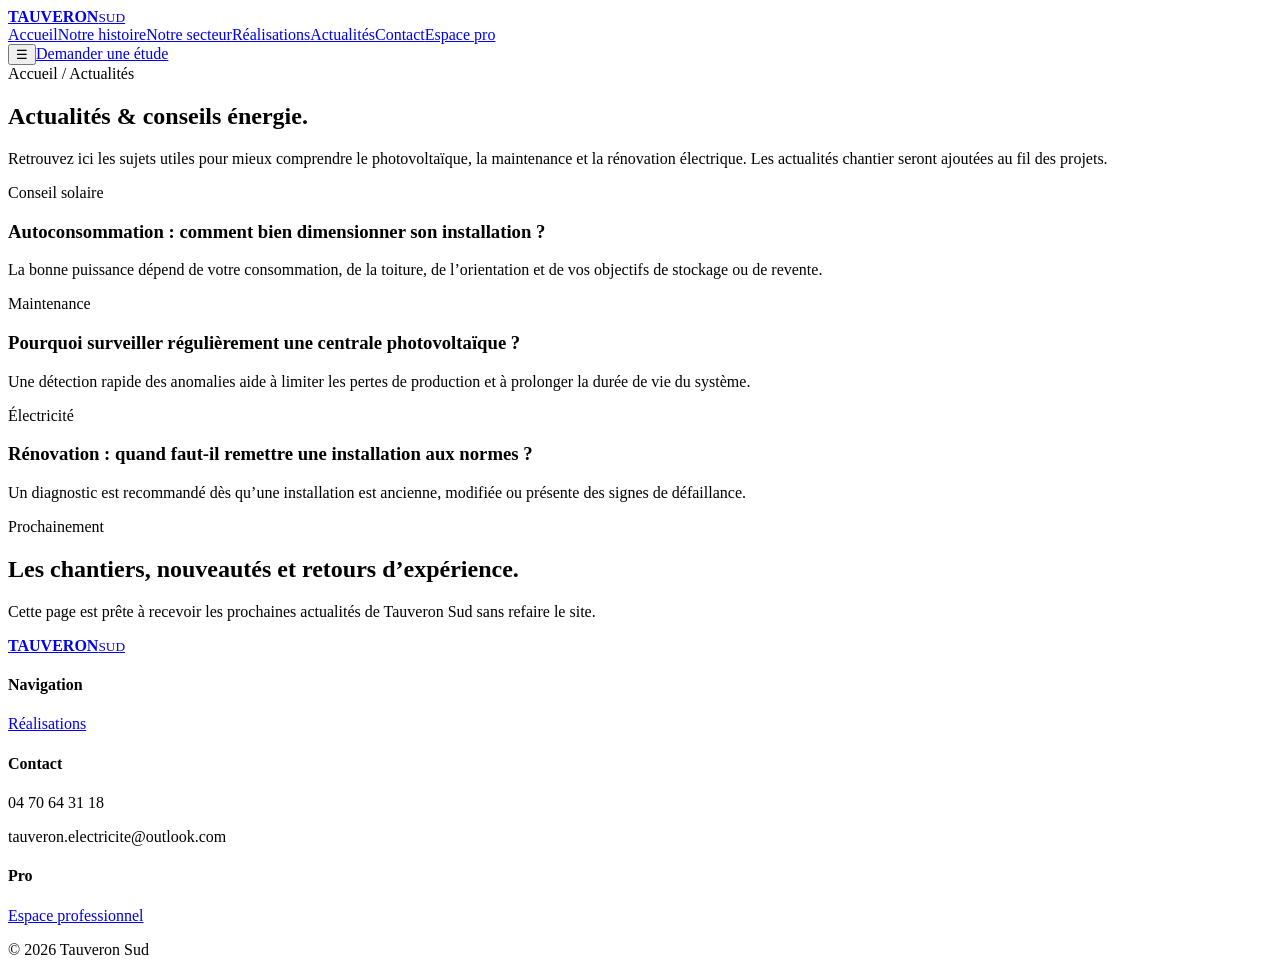
==== actualites.html @ 4d32d402 "feat: add news and advice page" ====
<!doctype html><html lang="fr"><head><meta charset="utf-8"><meta name="viewport" content="width=device-width,initial-scale=1"><title>Actualités & conseils | Tauveron Sud</title><link rel="stylesheet" href="/styles.css"></head><body>
<header class="header"><div class="container nav"><a class="brand" href="/"><span class="brand-mark"></span><span><strong>TAUVERON</strong><small>SUD</small></span></a><nav class="menu"><a href="/index.html">Accueil</a><a href="/histoire.html">Notre histoire</a><a href="/secteur.html">Notre secteur</a><a href="/realisations.html">Réalisations</a><a href="/actualites.html">Actualités</a><a href="/contact.html">Contact</a><a href="/pro">Espace pro</a></nav><button class="menu-toggle">☰</button><a class="btn dark" href="/contact.html">Demander une étude</a></div></header>
<section class="page-hero"><div class="container"><span class="breadcrumb">Accueil / Actualités</span><h1>Actualités & conseils énergie.</h1><p>Retrouvez ici les sujets utiles pour mieux comprendre le photovoltaïque, la maintenance et la rénovation électrique. Les actualités chantier seront ajoutées au fil des projets.</p></div></section>
<main><section class="section"><div class="container"><div class="news-grid"><article class="news-card reveal"><div class="news-art"></div><div class="content"><span class="tag">Conseil solaire</span><h3>Autoconsommation : comment bien dimensionner son installation ?</h3><p>La bonne puissance dépend de votre consommation, de la toiture, de l’orientation et de vos objectifs de stockage ou de revente.</p></div></article><article class="news-card reveal"><div class="news-art" style="background:linear-gradient(135deg,#17344d,#7199b3)"></div><div class="content"><span class="tag">Maintenance</span><h3>Pourquoi surveiller régulièrement une centrale photovoltaïque ?</h3><p>Une détection rapide des anomalies aide à limiter les pertes de production et à prolonger la durée de vie du système.</p></div></article><article class="news-card reveal"><div class="news-art" style="background:linear-gradient(135deg,#19283b,#d59b1a)"></div><div class="content"><span class="tag">Électricité</span><h3>Rénovation : quand faut-il remettre une installation aux normes ?</h3><p>Un diagnostic est recommandé dès qu’une installation est ancienne, modifiée ou présente des signes de défaillance.</p></div></article></div></div></section><section class="section soft"><div class="container"><div class="section-head reveal"><div><span class="eyebrow">Prochainement</span><h2>Les chantiers, nouveautés et retours d’expérience.</h2></div><p>Cette page est prête à recevoir les prochaines actualités de Tauveron Sud sans refaire le site.</p></div></div></section></main>
<footer class="footer"><div class="container"><div class="footer-grid"><div><a class="brand" href="/"><span class="brand-mark"></span><span><strong>TAUVERON</strong><small>SUD</small></span></a></div><div><h4>Navigation</h4><p><a href="/realisations.html">Réalisations</a></p></div><div><h4>Contact</h4><p>04 70 64 31 18</p><p>tauveron.electricite@outlook.com</p></div><div><h4>Pro</h4><p><a href="/pro">Espace professionnel</a></p></div></div><div class="copyright"><span>© 2026 Tauveron Sud</span></div></div></footer><script src="/app.js"></script></body></html>
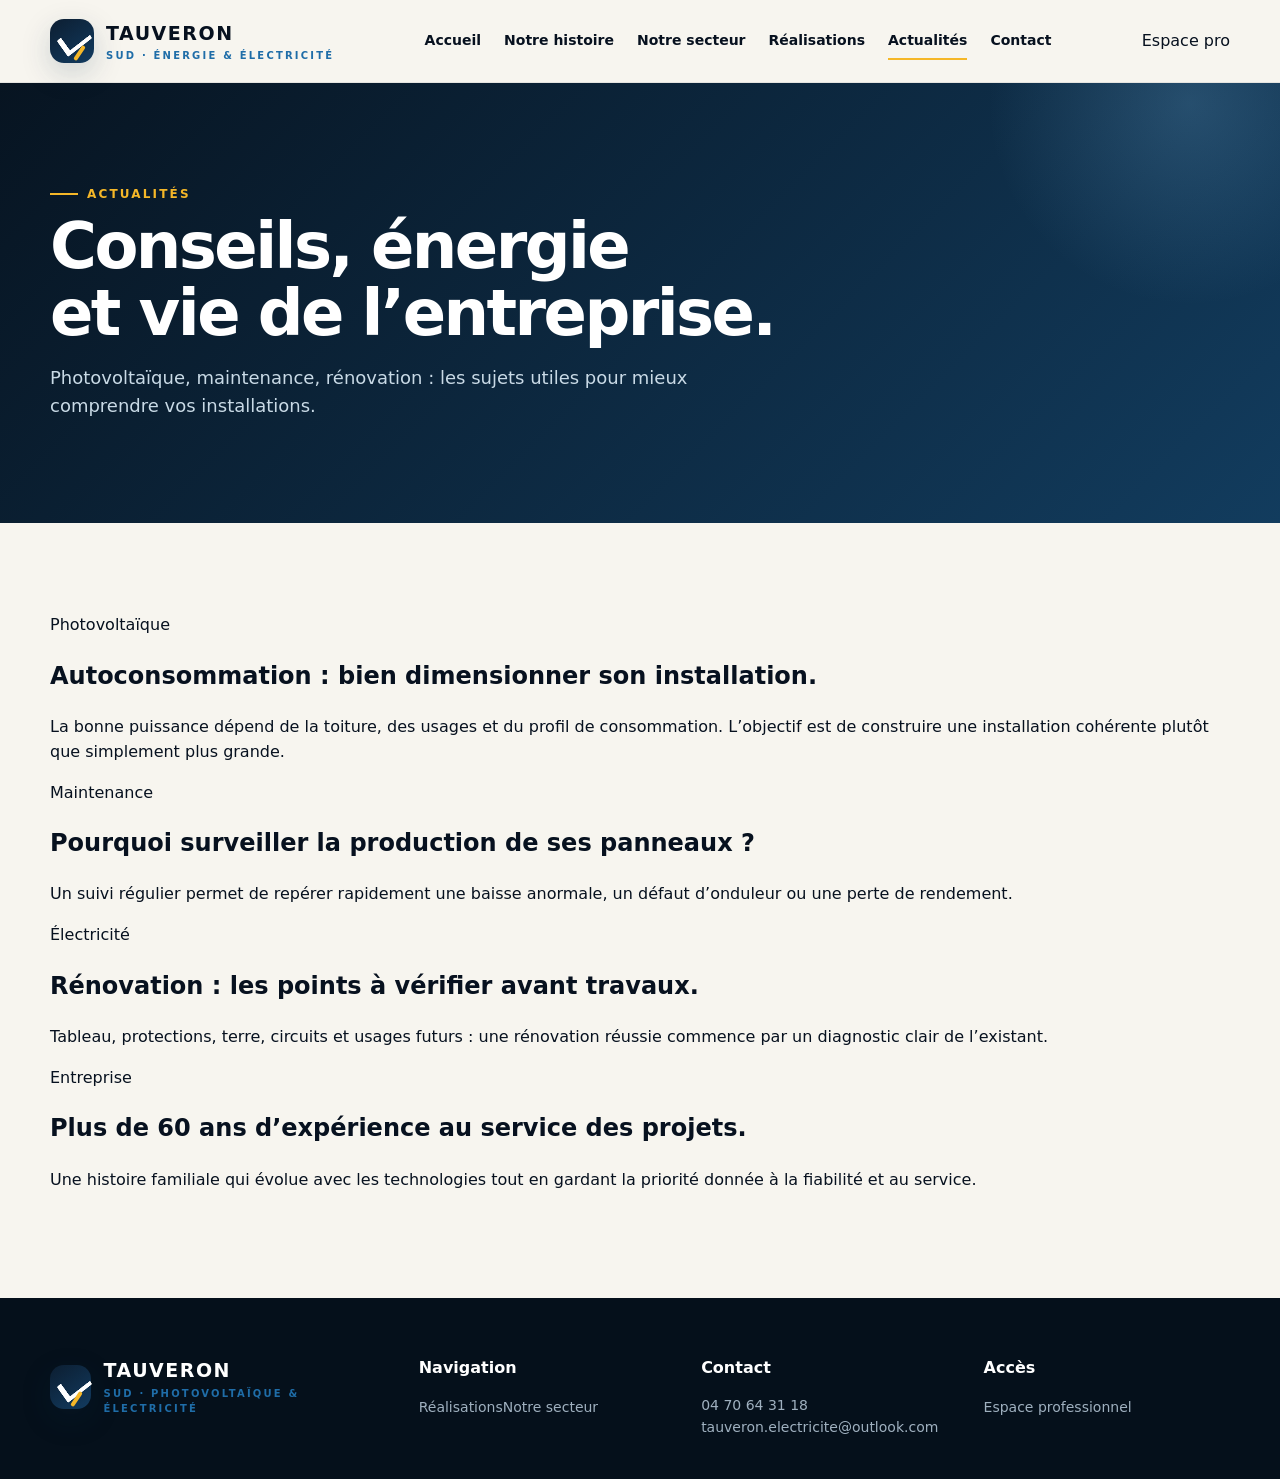
==== commit 2328bf41: "restore: news and advice page" ====
--- a/actualites.html
+++ b/actualites.html
@@ -1,5 +1,5 @@
-<!doctype html><html lang="fr"><head><meta charset="utf-8"><meta name="viewport" content="width=device-width,initial-scale=1"><title>Actualités & conseils | Tauveron Sud</title><link rel="stylesheet" href="/styles.css"></head><body>
-<header class="header"><div class="container nav"><a class="brand" href="/"><span class="brand-mark"></span><span><strong>TAUVERON</strong><small>SUD</small></span></a><nav class="menu"><a href="/index.html">Accueil</a><a href="/histoire.html">Notre histoire</a><a href="/secteur.html">Notre secteur</a><a href="/realisations.html">Réalisations</a><a href="/actualites.html">Actualités</a><a href="/contact.html">Contact</a><a href="/pro">Espace pro</a></nav><button class="menu-toggle">☰</button><a class="btn dark" href="/contact.html">Demander une étude</a></div></header>
-<section class="page-hero"><div class="container"><span class="breadcrumb">Accueil / Actualités</span><h1>Actualités & conseils énergie.</h1><p>Retrouvez ici les sujets utiles pour mieux comprendre le photovoltaïque, la maintenance et la rénovation électrique. Les actualités chantier seront ajoutées au fil des projets.</p></div></section>
-<main><section class="section"><div class="container"><div class="news-grid"><article class="news-card reveal"><div class="news-art"></div><div class="content"><span class="tag">Conseil solaire</span><h3>Autoconsommation : comment bien dimensionner son installation ?</h3><p>La bonne puissance dépend de votre consommation, de la toiture, de l’orientation et de vos objectifs de stockage ou de revente.</p></div></article><article class="news-card reveal"><div class="news-art" style="background:linear-gradient(135deg,#17344d,#7199b3)"></div><div class="content"><span class="tag">Maintenance</span><h3>Pourquoi surveiller régulièrement une centrale photovoltaïque ?</h3><p>Une détection rapide des anomalies aide à limiter les pertes de production et à prolonger la durée de vie du système.</p></div></article><article class="news-card reveal"><div class="news-art" style="background:linear-gradient(135deg,#19283b,#d59b1a)"></div><div class="content"><span class="tag">Électricité</span><h3>Rénovation : quand faut-il remettre une installation aux normes ?</h3><p>Un diagnostic est recommandé dès qu’une installation est ancienne, modifiée ou présente des signes de défaillance.</p></div></article></div></div></section><section class="section soft"><div class="container"><div class="section-head reveal"><div><span class="eyebrow">Prochainement</span><h2>Les chantiers, nouveautés et retours d’expérience.</h2></div><p>Cette page est prête à recevoir les prochaines actualités de Tauveron Sud sans refaire le site.</p></div></div></section></main>
-<footer class="footer"><div class="container"><div class="footer-grid"><div><a class="brand" href="/"><span class="brand-mark"></span><span><strong>TAUVERON</strong><small>SUD</small></span></a></div><div><h4>Navigation</h4><p><a href="/realisations.html">Réalisations</a></p></div><div><h4>Contact</h4><p>04 70 64 31 18</p><p>tauveron.electricite@outlook.com</p></div><div><h4>Pro</h4><p><a href="/pro">Espace professionnel</a></p></div></div><div class="copyright"><span>© 2026 Tauveron Sud</span></div></div></footer><script src="/app.js"></script></body></html>
+<!doctype html><html lang="fr"><head><meta charset="utf-8"><meta name="viewport" content="width=device-width,initial-scale=1"><title>Actualités | Tauveron Sud</title><link rel="stylesheet" href="/styles.css"></head><body>
+<header class="header"><div class="container nav"><a class="brand" href="/"><span class="brand-mark"><i></i></span><span><strong>TAUVERON</strong><small>SUD · ÉNERGIE & ÉLECTRICITÉ</small></span></a><nav class="menu"><a href="/">Accueil</a><a href="/histoire.html">Notre histoire</a><a href="/secteur.html">Notre secteur</a><a href="/realisations.html">Réalisations</a><a href="/actualites.html">Actualités</a><a href="/contact.html">Contact</a></nav><button class="menu-toggle">☰</button><a class="pro-link" href="/pro">Espace pro</a></div></header>
+<section class="page-hero news-hero"><div class="container"><span class="eyebrow light">ACTUALITÉS</span><h1>Conseils, énergie<br>et vie de l’entreprise.</h1><p>Photovoltaïque, maintenance, rénovation : les sujets utiles pour mieux comprendre vos installations.</p></div></section>
+<main><section class="section"><div class="container article-grid"><article class="article-card reveal"><div class="article-cover a1"></div><div class="article-body"><span>Photovoltaïque</span><h2>Autoconsommation : bien dimensionner son installation.</h2><p>La bonne puissance dépend de la toiture, des usages et du profil de consommation. L’objectif est de construire une installation cohérente plutôt que simplement plus grande.</p></div></article><article class="article-card reveal"><div class="article-cover a2"></div><div class="article-body"><span>Maintenance</span><h2>Pourquoi surveiller la production de ses panneaux ?</h2><p>Un suivi régulier permet de repérer rapidement une baisse anormale, un défaut d’onduleur ou une perte de rendement.</p></div></article><article class="article-card reveal"><div class="article-cover a3"></div><div class="article-body"><span>Électricité</span><h2>Rénovation : les points à vérifier avant travaux.</h2><p>Tableau, protections, terre, circuits et usages futurs : une rénovation réussie commence par un diagnostic clair de l’existant.</p></div></article><article class="article-card reveal"><div class="article-cover a4"></div><div class="article-body"><span>Entreprise</span><h2>Plus de 60 ans d’expérience au service des projets.</h2><p>Une histoire familiale qui évolue avec les technologies tout en gardant la priorité donnée à la fiabilité et au service.</p></div></article></div></section></main>
+<footer class="footer"><div class="container footer-grid"><div><a class="brand footer-brand" href="/"><span class="brand-mark"><i></i></span><span><strong>TAUVERON</strong><small>SUD · PHOTOVOLTAÏQUE & ÉLECTRICITÉ</small></span></a></div><div><h4>Navigation</h4><a href="/realisations.html">Réalisations</a><a href="/secteur.html">Notre secteur</a></div><div><h4>Contact</h4><p>04 70 64 31 18<br>tauveron.electricite@outlook.com</p></div><div><h4>Accès</h4><a href="/pro">Espace professionnel</a></div></div></footer><script src="/app.js"></script></body></html>
--- a/styles.css
+++ b/styles.css
@@ -0,0 +1,23 @@
+:root{
+  --ink:#07111f;--ink2:#0c1e31;--paper:#f7f5ef;--white:#fff;--muted:#6f7884;--blue:#1f6da8;--blue2:#79b9e6;--sun:#f5b728;--line:rgba(8,24,40,.12);--glass:rgba(8,24,40,.74);--shadow:0 24px 70px rgba(4,17,31,.14);--r:26px
+}
+*{box-sizing:border-box}html{scroll-behavior:smooth}body{margin:0;font-family:Inter,ui-sans-serif,system-ui,-apple-system,BlinkMacSystemFont,"Segoe UI",sans-serif;background:var(--paper);color:var(--ink);line-height:1.55}.container{width:min(1180px,calc(100% - 40px));margin:auto}a{color:inherit;text-decoration:none}img{max-width:100%;display:block}
+.topline{background:#06111d;color:#dbe9f4;font-size:13px}.topline .container{display:flex;gap:26px;justify-content:flex-end;padding:9px 0}.topline span{opacity:.86}
+.header{position:sticky;top:0;z-index:50;background:rgba(247,245,239,.86);backdrop-filter:blur(18px);border-bottom:1px solid rgba(7,17,31,.07)}.nav{height:82px;display:flex;align-items:center;justify-content:space-between;gap:24px}.brand{display:flex;align-items:center;gap:12px;min-width:230px}.brand-mark{width:44px;height:44px;border-radius:14px;background:linear-gradient(145deg,var(--ink2),#123b60);position:relative;box-shadow:0 10px 30px rgba(12,44,73,.18)}.brand-mark:before{content:"";position:absolute;left:11px;top:9px;width:22px;height:18px;border-left:5px solid #fff;border-bottom:5px solid #fff;transform:skew(-16deg) rotate(-45deg);border-radius:2px}.brand-mark:after{content:"";position:absolute;right:6px;bottom:8px;width:17px;height:4px;background:var(--sun);transform:rotate(-56deg);border-radius:3px}.brand strong{font-size:19px;letter-spacing:.08em}.brand small{display:block;color:var(--blue);font-weight:800;letter-spacing:.22em;font-size:10px}.menu{display:flex;gap:23px;align-items:center;font-size:14px;font-weight:700}.menu a{position:relative}.menu a:after{content:"";position:absolute;left:0;right:100%;bottom:-8px;height:2px;background:var(--sun);transition:.25s}.menu a:hover:after,.menu a.active:after{right:0}.btn{display:inline-flex;align-items:center;justify-content:center;gap:9px;border:0;border-radius:999px;padding:13px 20px;font-weight:800;cursor:pointer;transition:.25s}.btn.primary{background:var(--sun);color:#111;box-shadow:0 11px 25px rgba(245,183,40,.25)}.btn.primary:hover{transform:translateY(-2px)}.btn.dark{background:var(--ink);color:#fff}.btn.ghost{border:1px solid rgba(255,255,255,.3);color:#fff;background:rgba(255,255,255,.06)}.menu-toggle{display:none;background:none;border:0;font-size:28px}
+.hero{min-height:700px;display:flex;align-items:flex-end;position:relative;overflow:hidden;background:#0c233a}.hero:before{content:"";position:absolute;inset:0;background-image:linear-gradient(90deg,rgba(3,15,27,.86) 0%,rgba(3,15,27,.62) 47%,rgba(3,15,27,.16) 78%),url('https://images.pexels.com/photos/8457868/pexels-photo-8457868.jpeg?auto=compress&dpr=1&h=1000&w=1800');background-size:cover;background-position:center;transform:scale(1.02)}.hero:after{content:"";position:absolute;inset:auto -10% -160px -10%;height:280px;background:var(--paper);border-radius:50% 50% 0 0/40% 40% 0 0}.hero-content{position:relative;z-index:2;color:#fff;padding:100px 0 150px;max-width:760px}.eyebrow{display:inline-flex;align-items:center;gap:9px;text-transform:uppercase;letter-spacing:.18em;font-size:12px;font-weight:900;color:var(--sun)}.eyebrow:before{content:"";width:28px;height:2px;background:currentColor}.hero h1{font-size:clamp(48px,7vw,88px);line-height:.98;margin:19px 0 24px;letter-spacing:-.05em}.hero p{font-size:20px;max-width:680px;color:#d9e7f2}.hero-actions{display:flex;gap:12px;margin-top:32px;flex-wrap:wrap}.hero-pills{position:absolute;right:0;bottom:150px;z-index:3;display:grid;gap:10px}.pill{background:rgba(255,255,255,.12);border:1px solid rgba(255,255,255,.2);backdrop-filter:blur(16px);color:#fff;padding:13px 18px;border-radius:16px;min-width:215px;font-size:13px}.pill strong{display:block;font-size:18px}
+.section{padding:90px 0}.section.soft{background:#edf3f6}.section.dark{background:var(--ink);color:#fff}.section-head{display:flex;justify-content:space-between;gap:40px;align-items:end;margin-bottom:38px}.section-head h2,.page-hero h1{font-size:clamp(36px,5vw,64px);line-height:1.04;letter-spacing:-.04em;margin:10px 0 0}.section-head p{max-width:560px;color:var(--muted)}.dark .section-head p{color:#aac0d1}.grid-3{display:grid;grid-template-columns:repeat(3,1fr);gap:20px}.card{background:#fff;border:1px solid rgba(7,17,31,.07);border-radius:var(--r);padding:28px;box-shadow:0 15px 40px rgba(6,17,29,.06);transition:.3s}.card:hover{transform:translateY(-5px);box-shadow:var(--shadow)}.service-icon{width:52px;height:52px;border-radius:16px;background:#eef6fb;display:grid;place-items:center;font-size:24px;margin-bottom:38px}.card h3{font-size:24px;margin:0 0 10px}.card p{color:var(--muted);margin:0}.service-card{min-height:290px;position:relative;overflow:hidden}.service-card .num{position:absolute;right:22px;top:15px;font-size:70px;font-weight:900;color:rgba(31,109,168,.07)}
+.history-block{display:grid;grid-template-columns:.9fr 1.1fr;gap:60px;align-items:center}.photo-card{min-height:480px;border-radius:34px;background:linear-gradient(140deg,rgba(5,19,32,.12),rgba(5,19,32,.46)),url('https://www.electricite-tauveron.com/wp-content/uploads/2024/10/img-1.png') center/cover;box-shadow:var(--shadow);position:relative}.photo-card .stamp{position:absolute;right:-18px;bottom:30px;background:var(--sun);padding:24px;border-radius:22px;box-shadow:0 15px 35px rgba(0,0,0,.18)}.photo-card .stamp strong{font-size:32px;display:block}.bullets{display:grid;gap:17px;margin-top:28px}.bullet{display:flex;gap:15px;align-items:flex-start}.bullet i{width:30px;height:30px;border-radius:10px;background:#e5f2fa;color:var(--blue);display:grid;place-items:center;font-style:normal;font-weight:900;flex:0 0 auto}
+.partners{display:grid;grid-template-columns:repeat(6,1fr);gap:12px}.partner{background:#fff;border:1px solid var(--line);border-radius:18px;height:100px;display:grid;place-items:center;font-weight:900;letter-spacing:.06em;text-align:center;padding:14px}.partner small{display:block;font-weight:700;color:var(--muted);letter-spacing:0}.partner.sun{color:#1b2430}.partner.sun b{color:#ef9f1b}.partner.enphase{color:#ef6a21}.partner.sma{background:#07568d;color:#fff}.partner.dual b{color:#f2a915}.partner.qual{color:#1575ae}
+.project-grid{display:grid;grid-template-columns:1.2fr .8fr .8fr;grid-auto-rows:300px;gap:18px}.project{border-radius:26px;overflow:hidden;position:relative;background:#17283b}.project:nth-child(1){grid-row:span 2}.project .bg{position:absolute;inset:0;background-size:cover;background-position:center;transition:.45s}.project:hover .bg{transform:scale(1.06)}.project:after{content:"";position:absolute;inset:40% 0 0;background:linear-gradient(transparent,rgba(0,0,0,.82))}.project .label{position:absolute;z-index:2;left:22px;bottom:20px;color:#fff}.project .label small{color:var(--sun);font-weight:900;text-transform:uppercase;letter-spacing:.13em}.project .label h3{margin:4px 0 0;font-size:22px}.fallback-art{position:absolute;inset:0;background:linear-gradient(135deg,#17324f,#2d79aa);display:grid;place-items:center;color:#fff;font-size:56px}
+.cta{background:linear-gradient(125deg,#0d2337,#133e62);color:#fff;border-radius:36px;padding:54px;display:flex;justify-content:space-between;align-items:center;gap:30px;box-shadow:0 24px 70px rgba(7,17,31,.2)}.cta h2{font-size:42px;margin:0 0 10px}.cta p{margin:0;color:#c9d8e4;max-width:650px}
+.footer{background:#05101b;color:#d8e3ec;padding:58px 0 26px}.footer-grid{display:grid;grid-template-columns:1.35fr 1fr 1fr 1fr;gap:36px}.footer h4{color:#fff;margin:0 0 14px}.footer a,.footer p{color:#9fb0bf;font-size:14px}.footer .brand{color:#fff}.copyright{border-top:1px solid rgba(255,255,255,.08);margin-top:42px;padding-top:20px;font-size:12px;color:#758896;display:flex;justify-content:space-between}
+.page-hero{background:linear-gradient(135deg,#071421,#123c5e);color:#fff;padding:95px 0 85px;position:relative;overflow:hidden}.page-hero:after{content:"";position:absolute;width:420px;height:420px;border-radius:50%;right:-120px;top:-190px;background:radial-gradient(circle,var(--blue2),transparent 68%);opacity:.22}.page-hero p{color:#c9dae6;max-width:700px;font-size:18px}.breadcrumb{font-size:12px;text-transform:uppercase;letter-spacing:.14em;color:var(--sun);font-weight:800}
+.timeline{position:relative;display:grid;gap:20px}.timeline:before{content:"";position:absolute;left:85px;top:20px;bottom:20px;width:2px;background:linear-gradient(var(--sun),var(--blue))}.milestone{display:grid;grid-template-columns:70px 1fr;gap:34px;align-items:start;position:relative}.year{font-size:23px;font-weight:900;color:var(--blue);text-align:right;padding-top:18px}.milestone .body{background:#fff;border-radius:22px;padding:25px 28px;border:1px solid var(--line);box-shadow:0 12px 28px rgba(7,17,31,.05)}.milestone .body:before{content:"";position:absolute;left:78px;margin-top:8px;width:16px;height:16px;border-radius:50%;background:var(--sun);border:4px solid var(--paper);box-shadow:0 0 0 1px rgba(7,17,31,.1)}
+.map-wrap{display:grid;grid-template-columns:1.2fr .8fr;gap:26px;align-items:stretch}.sector-map{background:linear-gradient(160deg,#eaf2f6,#d6e5ee);border-radius:34px;min-height:590px;display:grid;place-items:center;position:relative;overflow:hidden}.france{width:min(78%,520px);filter:drop-shadow(0 18px 25px rgba(31,109,168,.18))}.dept{cursor:pointer;transition:.2s;transform-origin:center}.dept:hover .pin,.dept.active .pin{r:12;fill:var(--sun)}.dept text{font-weight:800;fill:#0b2236;font-size:13px}.pin{fill:var(--blue);stroke:#fff;stroke-width:4}.sector-panel{background:#fff;border-radius:34px;padding:34px;border:1px solid var(--line);box-shadow:var(--shadow)}.sector-panel h3{font-size:30px;margin:0}.sector-list{display:grid;gap:10px;margin-top:24px}.sector-btn{width:100%;display:flex;justify-content:space-between;align-items:center;padding:14px 16px;border:1px solid var(--line);background:#f9fbfc;border-radius:14px;font-weight:800;cursor:pointer}.sector-btn.active{background:#eaf5fb;border-color:#a8cee7;color:#0e5688}.sector-note{margin-top:24px;color:var(--muted);font-size:14px}
+.news-grid{display:grid;grid-template-columns:repeat(3,1fr);gap:20px}.news-card{background:#fff;border-radius:24px;overflow:hidden;border:1px solid var(--line)}.news-art{height:190px;background:linear-gradient(135deg,#0d3455,#2e89bd);position:relative;overflow:hidden}.news-art:after{content:"";position:absolute;width:180px;height:180px;border:30px solid rgba(255,255,255,.12);border-radius:50%;right:-50px;top:-40px}.news-card .content{padding:24px}.tag{font-size:11px;text-transform:uppercase;letter-spacing:.14em;color:var(--blue);font-weight:900}.news-card h3{font-size:22px;margin:8px 0 10px}.news-card p{color:var(--muted);font-size:14px}
+.contact-grid{display:grid;grid-template-columns:1fr 1fr;gap:28px}.contact-card{background:#fff;border-radius:28px;padding:34px;border:1px solid var(--line)}.contact-row{display:flex;gap:15px;margin:22px 0}.contact-row i{width:42px;height:42px;border-radius:14px;background:#edf5fa;display:grid;place-items:center;font-style:normal}.form{display:grid;gap:14px}.form input,.form textarea,.form select{width:100%;border:1px solid var(--line);border-radius:14px;padding:14px 15px;font:inherit;background:#fbfcfd}.form textarea{min-height:130px;resize:vertical}
+.pro-shell{min-height:100vh;background:#07111f;padding:50px 20px}.pro-card{width:min(1050px,100%);margin:auto;background:#f7f9fb;border-radius:30px;overflow:hidden;box-shadow:0 30px 100px rgba(0,0,0,.35)}.pro-head{background:#0b2338;color:#fff;padding:24px 30px;display:flex;align-items:center;justify-content:space-between}.pro-body{padding:30px}.login-wrap{max-width:440px;margin:60px auto}.login-wrap h1{font-size:38px;margin-bottom:10px}.login-wrap p{color:var(--muted)}.dashboard{display:none}.stats{display:grid;grid-template-columns:repeat(4,1fr);gap:14px}.stat{background:#fff;border:1px solid var(--line);border-radius:18px;padding:20px}.stat strong{display:block;font-size:30px}.crm{display:grid;grid-template-columns:340px 1fr;gap:18px;margin-top:20px}.crm-panel{background:#fff;border:1px solid var(--line);border-radius:20px;padding:20px}.lead-list{display:grid;gap:10px;margin-top:16px}.lead{padding:14px;border:1px solid var(--line);border-radius:14px;display:flex;justify-content:space-between;gap:10px;align-items:center}.lead small{color:var(--muted);display:block}.danger{background:#fff0f0;color:#b22424;border:1px solid #f3caca;padding:7px 10px;border-radius:10px;cursor:pointer}
+.reveal{opacity:0;transform:translateY(26px);transition:.7s ease}.reveal.show{opacity:1;transform:none}
+@media(max-width:980px){.menu{display:none;position:absolute;top:82px;left:20px;right:20px;background:#fff;border-radius:20px;padding:20px;box-shadow:var(--shadow);flex-direction:column;align-items:stretch}.menu.open{display:flex}.menu-toggle{display:block}.nav>.btn{display:none}.hero-pills{display:none}.grid-3,.news-grid{grid-template-columns:1fr 1fr}.history-block,.map-wrap,.contact-grid{grid-template-columns:1fr}.partners{grid-template-columns:repeat(3,1fr)}.project-grid{grid-template-columns:1fr 1fr}.project:nth-child(1){grid-row:span 1}.footer-grid{grid-template-columns:1fr 1fr}.crm{grid-template-columns:1fr}.stats{grid-template-columns:1fr 1fr}}
+@media(max-width:640px){.container{width:min(100% - 28px,1180px)}.topline{display:none}.nav{height:72px}.brand strong{font-size:16px}.brand{min-width:0}.hero{min-height:620px}.hero-content{padding:90px 0 115px}.hero h1{font-size:52px}.hero p{font-size:17px}.section{padding:65px 0}.section-head{display:block}.grid-3,.news-grid,.partners,.project-grid,.footer-grid{grid-template-columns:1fr}.project-grid{grid-auto-rows:250px}.photo-card{min-height:360px}.photo-card .stamp{right:14px}.cta{padding:32px;display:block}.cta .btn{margin-top:22px}.timeline:before{left:57px}.milestone{grid-template-columns:44px 1fr;gap:24px}.milestone .body:before{left:50px}.year{font-size:16px}.sector-map{min-height:430px}.pro-body{padding:18px}.stats{grid-template-columns:1fr}.copyright{display:block}.hero:after{height:210px;bottom:-125px}}
+.form-error{min-height:22px;color:#b22424;font-weight:700;font-size:14px}.dashboard-title{display:flex;justify-content:space-between;align-items:flex-start;gap:22px;margin-bottom:22px}.dashboard-title h1{font-size:38px;margin:4px 0 3px}.dashboard-title p{margin:0;color:var(--muted)}.dashboard-actions{display:flex;gap:10px;flex-wrap:wrap}.btn.light{background:#fff;color:var(--ink);border:1px solid var(--line)}.storage-note{color:var(--muted);font-size:12px;margin:14px 0 0}.lead-toolbar{display:flex;justify-content:space-between;gap:15px;align-items:end}.lead-toolbar h2,.crm-panel h2{margin:4px 0 14px}.lead-toolbar select,.lead-status{border:1px solid var(--line);border-radius:11px;padding:9px 11px;background:#fff}.lead-main{min-width:0;flex:1}.lead-top{display:flex;align-items:center;gap:10px;flex-wrap:wrap}.lead-main p{margin:7px 0;color:#475665;font-size:14px}.lead-actions{display:flex;align-items:center;gap:8px;flex-wrap:wrap;justify-content:flex-end}.status{font-size:10px;font-weight:900;text-transform:uppercase;letter-spacing:.08em;padding:5px 8px;border-radius:999px;background:#edf2f6}.status-rappel{background:#fff3d8;color:#8b6200}.status-devis{background:#e4f2fb;color:#0e5e91}.status-gagne{background:#e5f6e9;color:#23703a}.status-perdu{background:#f6e8e8;color:#8a3333}.empty-state{padding:32px;text-align:center;border:1px dashed var(--line);border-radius:14px;color:var(--muted);margin-top:14px}@media(max-width:640px){.dashboard-title{display:block}.dashboard-actions{margin-top:16px}.lead{align-items:flex-start;flex-direction:column}.lead-actions{width:100%;justify-content:space-between}.lead-toolbar{align-items:stretch;flex-direction:column}.pro-head .btn{padding:10px 12px}.pro-head{padding:18px}.login-wrap{margin:35px auto}}
